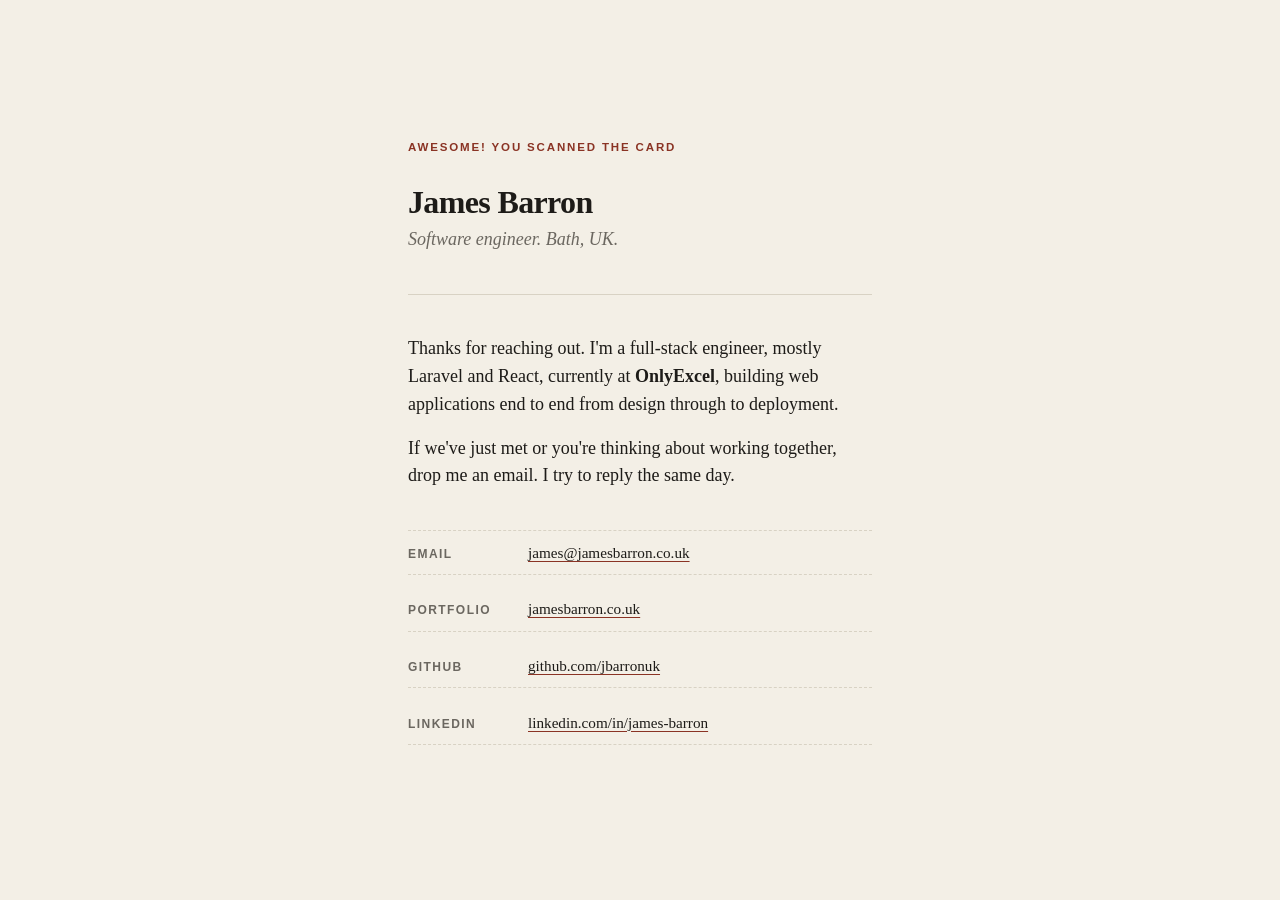
==== card.html @ 8cdd5b02 "add the card page" ====
<!doctype html>
<html lang="en">
<head>
<meta charset="utf-8">
<meta name="viewport" content="width=device-width,initial-scale=1">
<title>James Barron</title>
<meta name="robots" content="noindex, nofollow">
<style>
  :root {
    --paper: #f3efe6;
    --ink:   #1d1b18;
    --muted: #6b6760;
    --rule:  #d8d2c4;
    --accent:#8a3324;
  }
  * { box-sizing: border-box; }
  html, body { margin: 0; padding: 0; }
  body {
    background: var(--paper);
    color: var(--ink);
    font-family: Charter, "Iowan Old Style", "Apple Garamond", "Source Serif Pro", Georgia, serif;
    font-size: 18px;
    line-height: 1.55;
    -webkit-font-smoothing: antialiased;
    text-rendering: optimizeLegibility;
    min-height: 100vh;
    display: flex;
    align-items: center;
    justify-content: center;
  }
  main {
    max-width: 32rem;
    width: 100%;
    padding: 4rem 1.5rem 5rem;
  }
  .eyebrow {
    font-family: ui-sans-serif, -apple-system, "Helvetica Neue", sans-serif;
    font-size: 0.72rem;
    text-transform: uppercase;
    letter-spacing: 0.16em;
    color: var(--accent);
    font-weight: 600;
    margin: 0 0 1.6rem;
    opacity: 0;
    animation: fade-up 0.5s ease 0.1s forwards;
  }
  h1 {
    font-size: 2rem;
    font-weight: 600;
    margin: 0 0 0.3rem;
    letter-spacing: -0.02em;
    line-height: 1.2;
    opacity: 0;
    animation: fade-up 0.5s ease 0.2s forwards;
  }
  .tag {
    color: var(--muted);
    font-style: italic;
    margin: 0 0 2.5rem;
    opacity: 0;
    animation: fade-up 0.5s ease 0.3s forwards;
  }
  hr {
    border: none;
    border-top: 1px solid var(--rule);
    margin: 0 0 2.5rem;
    opacity: 0;
    animation: fade-up 0.5s ease 0.35s forwards;
  }
  .body-text {
    opacity: 0;
    animation: fade-up 0.5s ease 0.4s forwards;
  }
  p { margin: 0 0 1rem; }
  p:last-child { margin-bottom: 0; }
  a {
    color: var(--ink);
    text-decoration: underline;
    text-decoration-color: var(--accent);
    text-decoration-thickness: 1px;
    text-underline-offset: 3px;
  }
  a:hover { color: var(--accent); }
  .links {
    margin-top: 2.5rem;
    display: flex;
    flex-direction: column;
    gap: 0.8rem;
    opacity: 0;
    animation: fade-up 0.5s ease 0.55s forwards;
  }
  .link-row {
    display: flex;
    align-items: baseline;
    gap: 1rem;
    padding: 0.6rem 0;
    border-bottom: 1px dashed var(--rule);
  }
  .link-row:first-child {
    border-top: 1px dashed var(--rule);
  }
  .link-label {
    flex: 0 0 6.5rem;
    font-family: ui-sans-serif, -apple-system, "Helvetica Neue", sans-serif;
    font-size: 0.75rem;
    text-transform: uppercase;
    letter-spacing: 0.12em;
    color: var(--muted);
    font-weight: 600;
  }
  .link-row a {
    font-size: 0.95rem;
  }
  @keyframes fade-up {
    from { opacity: 0; transform: translateY(10px); }
    to   { opacity: 1; transform: translateY(0); }
  }
  ::selection { background: var(--accent); color: var(--paper); }
</style>
</head>
<body>
<main>

  <p class="eyebrow">Awesome! You scanned the card</p>

  <h1>James Barron</h1>
  <p class="tag">Software engineer. Bath, UK.</p>

  <hr>

  <div class="body-text">
    <p>
      Thanks for reaching out. I'm a full-stack engineer, mostly Laravel and React,
      currently at <strong>OnlyExcel</strong>, building web applications end to end
      from design through to deployment.
    </p>
    <p>
      If we've just met or you're thinking about working together, drop me an email.
      I try to reply the same day.
    </p>
  </div>

  <div class="links">
    <div class="link-row">
      <span class="link-label">Email</span>
      <a href="mailto:james@jamesbarron.co.uk">james@jamesbarron.co.uk</a>
    </div>
    <div class="link-row">
      <span class="link-label">Portfolio</span>
      <a href="/">jamesbarron.co.uk</a>
    </div>
    <div class="link-row">
      <span class="link-label">GitHub</span>
      <a href="https://github.com/jbarronuk" target="_blank" rel="noopener">github.com/jbarronuk</a>
    </div>
    <div class="link-row">
      <span class="link-label">LinkedIn</span>
      <a href="https://www.linkedin.com/in/james-barron-62b809b3/" target="_blank" rel="noopener">linkedin.com/in/james-barron</a>
    </div>
  </div>

</main>
</body>
</html>
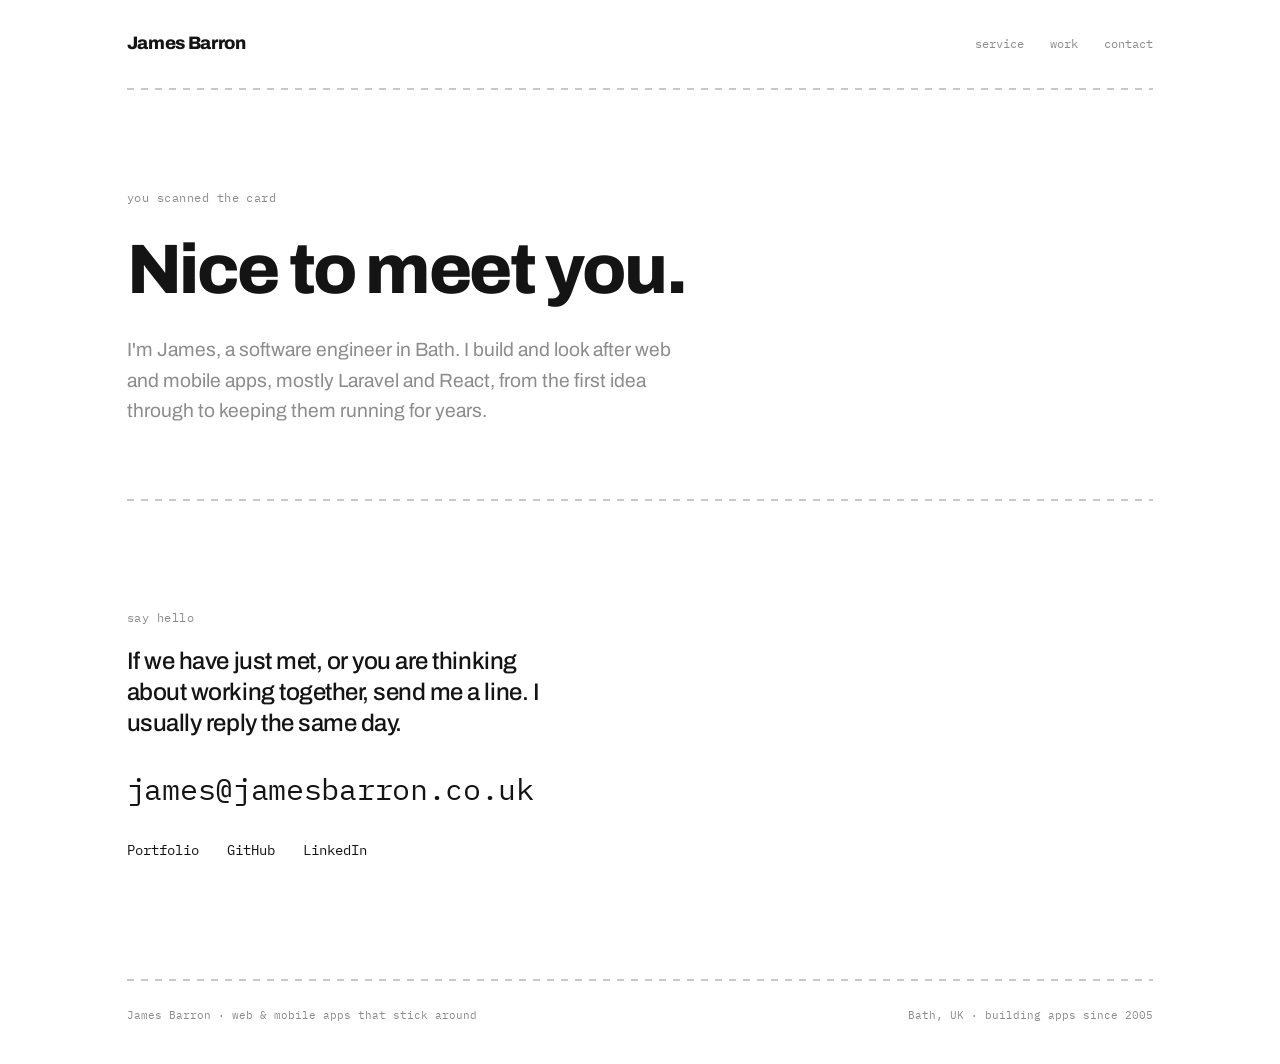
==== commit ad6ce2b3: "new site" ====
--- a/card.html
+++ b/card.html
@@ -1,164 +1,60 @@
-<!doctype html>
+<!DOCTYPE html>
 <html lang="en">
 <head>
-<meta charset="utf-8">
-<meta name="viewport" content="width=device-width,initial-scale=1">
+<meta charset="UTF-8">
+<meta name="viewport" content="width=device-width, initial-scale=1.0">
+<meta name="robots" content="noindex, nofollow">
 <title>James Barron</title>
-<meta name="robots" content="noindex, nofollow">
-<style>
-  :root {
-    --paper: #f3efe6;
-    --ink:   #1d1b18;
-    --muted: #6b6760;
-    --rule:  #d8d2c4;
-    --accent:#8a3324;
-  }
-  * { box-sizing: border-box; }
-  html, body { margin: 0; padding: 0; }
-  body {
-    background: var(--paper);
-    color: var(--ink);
-    font-family: Charter, "Iowan Old Style", "Apple Garamond", "Source Serif Pro", Georgia, serif;
-    font-size: 18px;
-    line-height: 1.55;
-    -webkit-font-smoothing: antialiased;
-    text-rendering: optimizeLegibility;
-    min-height: 100vh;
-    display: flex;
-    align-items: center;
-    justify-content: center;
-  }
-  main {
-    max-width: 32rem;
-    width: 100%;
-    padding: 4rem 1.5rem 5rem;
-  }
-  .eyebrow {
-    font-family: ui-sans-serif, -apple-system, "Helvetica Neue", sans-serif;
-    font-size: 0.72rem;
-    text-transform: uppercase;
-    letter-spacing: 0.16em;
-    color: var(--accent);
-    font-weight: 600;
-    margin: 0 0 1.6rem;
-    opacity: 0;
-    animation: fade-up 0.5s ease 0.1s forwards;
-  }
-  h1 {
-    font-size: 2rem;
-    font-weight: 600;
-    margin: 0 0 0.3rem;
-    letter-spacing: -0.02em;
-    line-height: 1.2;
-    opacity: 0;
-    animation: fade-up 0.5s ease 0.2s forwards;
-  }
-  .tag {
-    color: var(--muted);
-    font-style: italic;
-    margin: 0 0 2.5rem;
-    opacity: 0;
-    animation: fade-up 0.5s ease 0.3s forwards;
-  }
-  hr {
-    border: none;
-    border-top: 1px solid var(--rule);
-    margin: 0 0 2.5rem;
-    opacity: 0;
-    animation: fade-up 0.5s ease 0.35s forwards;
-  }
-  .body-text {
-    opacity: 0;
-    animation: fade-up 0.5s ease 0.4s forwards;
-  }
-  p { margin: 0 0 1rem; }
-  p:last-child { margin-bottom: 0; }
-  a {
-    color: var(--ink);
-    text-decoration: underline;
-    text-decoration-color: var(--accent);
-    text-decoration-thickness: 1px;
-    text-underline-offset: 3px;
-  }
-  a:hover { color: var(--accent); }
-  .links {
-    margin-top: 2.5rem;
-    display: flex;
-    flex-direction: column;
-    gap: 0.8rem;
-    opacity: 0;
-    animation: fade-up 0.5s ease 0.55s forwards;
-  }
-  .link-row {
-    display: flex;
-    align-items: baseline;
-    gap: 1rem;
-    padding: 0.6rem 0;
-    border-bottom: 1px dashed var(--rule);
-  }
-  .link-row:first-child {
-    border-top: 1px dashed var(--rule);
-  }
-  .link-label {
-    flex: 0 0 6.5rem;
-    font-family: ui-sans-serif, -apple-system, "Helvetica Neue", sans-serif;
-    font-size: 0.75rem;
-    text-transform: uppercase;
-    letter-spacing: 0.12em;
-    color: var(--muted);
-    font-weight: 600;
-  }
-  .link-row a {
-    font-size: 0.95rem;
-  }
-  @keyframes fade-up {
-    from { opacity: 0; transform: translateY(10px); }
-    to   { opacity: 1; transform: translateY(0); }
-  }
-  ::selection { background: var(--accent); color: var(--paper); }
-</style>
+<link rel="preconnect" href="https://fonts.googleapis.com">
+<link rel="preconnect" href="https://fonts.gstatic.com" crossorigin>
+<link href="https://fonts.googleapis.com/css2?family=Archivo:wght@400;500;600;700;800&family=IBM+Plex+Mono:wght@400;500&display=swap" rel="stylesheet">
+<link rel="stylesheet" href="styles.css">
 </head>
 <body>
-<main>
+<div class="page">
 
-  <p class="eyebrow">Awesome! You scanned the card</p>
+  <header class="top">
+    <a class="mark" href="index.html"><b>James Barron</b></a>
+    <nav class="topnav"><a href="index.html#service">service</a><a href="work.html">work</a><a href="contact.html">contact</a></nav>
+  </header>
+  <div class="dash"></div>
 
-  <h1>James Barron</h1>
-  <p class="tag">Software engineer. Bath, UK.</p>
+  <section class="phead">
+    <div class="label">you scanned the card</div>
+    <h1>Nice to meet you.</h1>
+    <p class="sub">I'm James, a software engineer in Bath. I build and look after web and mobile apps, mostly Laravel and React, from the first idea through to keeping them running for years.</p>
+  </section>
 
-  <hr>
+  <div class="dash"></div>
 
-  <div class="body-text">
-    <p>
-      Thanks for reaching out. I'm a full-stack engineer, mostly Laravel and React,
-      currently at <strong>OnlyExcel</strong>, building web applications end to end
-      from design through to deployment.
-    </p>
-    <p>
-      If we've just met or you're thinking about working together, drop me an email.
-      I try to reply the same day.
-    </p>
-  </div>
+  <section class="contact">
+    <div class="label">say hello</div>
+    <p class="lead">If we have just met, or you are thinking about working together, send me a line. I usually reply the same day.</p>
+    <button class="email" id="email">james@jamesbarron.co.uk</button>
+    <span class="copied" id="copied">copied</span>
+    <div class="links" style="margin-top: 32px;">
+      <a class="lnk" href="index.html">Portfolio</a>
+      <a class="lnk" href="https://github.com/jbarronuk" target="_blank" rel="noopener">GitHub</a>
+      <a class="lnk" href="https://www.linkedin.com/in/james-barron-62b809b3/" target="_blank" rel="noopener">LinkedIn</a>
+    </div>
+  </section>
 
-  <div class="links">
-    <div class="link-row">
-      <span class="link-label">Email</span>
-      <a href="mailto:james@jamesbarron.co.uk">james@jamesbarron.co.uk</a>
-    </div>
-    <div class="link-row">
-      <span class="link-label">Portfolio</span>
-      <a href="/">jamesbarron.co.uk</a>
-    </div>
-    <div class="link-row">
-      <span class="link-label">GitHub</span>
-      <a href="https://github.com/jbarronuk" target="_blank" rel="noopener">github.com/jbarronuk</a>
-    </div>
-    <div class="link-row">
-      <span class="link-label">LinkedIn</span>
-      <a href="https://www.linkedin.com/in/james-barron-62b809b3/" target="_blank" rel="noopener">linkedin.com/in/james-barron</a>
-    </div>
-  </div>
+  <div class="dash"></div>
+  <footer class="foot">
+    <span>James Barron &middot; web &amp; mobile apps that stick around</span>
+    <span>Bath, UK &middot; building apps since 2005</span>
+  </footer>
 
-</main>
+</div>
+
+<script>
+  var btn = document.getElementById('email');
+  var note = document.getElementById('copied');
+  if (btn) btn.addEventListener('click', function () {
+    navigator.clipboard && navigator.clipboard.writeText('james@jamesbarron.co.uk');
+    note.classList.add('on');
+    setTimeout(function () { note.classList.remove('on'); }, 1600);
+  });
+</script>
 </body>
-</html>+</html>
--- a/styles.css
+++ b/styles.css
@@ -0,0 +1,134 @@
+:root {
+  --paper: #ffffff;
+  --ink: #141414;
+  --grey: #8c8c8c;
+  --rule: #c8c8c8;
+  --sans: 'Archivo', system-ui, sans-serif;
+  --mono: 'IBM Plex Mono', monospace;
+}
+* { margin: 0; padding: 0; box-sizing: border-box; }
+html { scroll-behavior: smooth; }
+body { background: var(--paper); color: var(--ink); font-family: var(--sans); -webkit-font-smoothing: antialiased; line-height: 1.55; }
+
+.page { max-width: 1180px; margin: 0 auto; padding: 0 6vw; }
+.dash { background-image: repeating-linear-gradient(90deg, var(--rule) 0 7px, transparent 7px 14px); height: 2px; }
+
+/* header */
+.top { display: flex; justify-content: space-between; align-items: center; padding: 30px 0; }
+.mark { display: flex; align-items: baseline; gap: 12px; text-decoration: none; color: var(--ink); }
+.mark b { font-weight: 800; font-size: 18px; letter-spacing: -0.02em; }
+.mark span { font-family: var(--mono); font-size: 11px; color: var(--grey); }
+.topnav { font-family: var(--mono); font-size: 12px; color: var(--grey); display: flex; gap: 26px; }
+.topnav a { color: var(--grey); text-decoration: none; }
+.topnav a:hover, .topnav a.here { color: var(--ink); }
+
+/* section labels */
+.label { font-family: var(--mono); font-size: 12px; letter-spacing: 0.04em; color: var(--grey); padding: 34px 0 0; }
+
+/* home hero */
+.hero { padding: 13vh 0 11vh; }
+.hero .eyebrow { font-family: var(--mono); font-size: 12px; letter-spacing: 0.04em; color: var(--grey); margin-bottom: 30px; }
+.hero h1 { font-weight: 800; font-size: clamp(36px, 6vw, 78px); line-height: 1.0; letter-spacing: -0.035em; max-width: 17ch; }
+.hero .sub { font-size: clamp(16px, 1.5vw, 20px); color: var(--grey); font-weight: 400; max-width: 56ch; margin-top: 30px; line-height: 1.6; }
+.go { display: inline-block; font-family: var(--mono); font-size: 13px; color: var(--ink); text-decoration: none; margin-top: 34px; border-bottom: 2px solid var(--ink); padding-bottom: 4px; }
+.go:hover { color: var(--grey); border-color: var(--grey); }
+
+/* page header (work, contact, card) */
+.phead { padding: 11vh 0 8vh; }
+.phead .label { margin-bottom: 28px; padding: 0; }
+.phead h1 { font-weight: 800; font-size: clamp(36px, 5.6vw, 70px); line-height: 1.02; letter-spacing: -0.035em; max-width: 18ch; }
+.phead .sub { font-size: clamp(16px, 1.5vw, 20px); color: var(--grey); max-width: 52ch; margin-top: 28px; line-height: 1.6; }
+
+/* service + two-column lists */
+.service { padding-bottom: 46px; }
+.service .intro { font-size: clamp(20px, 2.4vw, 30px); font-weight: 500; letter-spacing: -0.02em; max-width: 30ch; margin: 18px 0 40px; line-height: 1.25; }
+.cols { display: grid; grid-template-columns: 1fr 1fr; gap: 0; }
+.cols > div { padding: 0 40px 0 0; }
+.cols > div + div { border-left: 2px dotted var(--rule); padding-left: 40px; }
+.cols h3 { font-family: var(--mono); font-weight: 400; font-size: 12px; color: var(--grey); letter-spacing: 0.04em; margin-bottom: 16px; }
+.cols ul { list-style: none; }
+.cols li { font-size: 16px; padding: 9px 0; border-bottom: 1px dotted var(--rule); }
+.cols li:last-child { border-bottom: 0; }
+
+/* qualifier */
+.qual { padding: 8px 0 50px; }
+.qual p { font-size: clamp(22px, 3vw, 38px); font-weight: 500; letter-spacing: -0.025em; line-height: 1.18; max-width: 24ch; margin-top: 18px; }
+.qual .answer { font-family: var(--mono); font-size: 14px; font-weight: 400; color: var(--grey); letter-spacing: 0; margin-top: 24px; max-width: none; }
+
+/* home work summary */
+.work { padding-bottom: 14px; }
+.worktop { display: flex; justify-content: space-between; align-items: baseline; }
+.worktop a { font-family: var(--mono); font-size: 12px; color: var(--grey); text-decoration: none; padding-top: 34px; }
+.worktop a:hover { color: var(--ink); }
+.row { display: grid; grid-template-columns: 1fr auto; align-items: baseline; gap: 24px; padding: 22px 0; }
+.row + .row { border-top: 2px dotted var(--rule); }
+.row .name { font-weight: 700; font-size: clamp(20px, 2.3vw, 28px); letter-spacing: -0.02em; }
+.row .name a { color: inherit; text-decoration: none; }
+.row .name a:hover { color: var(--grey); }
+.row .desc { color: var(--grey); font-size: 15px; margin-top: 5px; max-width: 58ch; }
+.row .meta { font-family: var(--mono); font-size: 13px; color: var(--ink); text-align: right; white-space: nowrap; }
+.row .meta .since { display: block; color: var(--grey); font-size: 11px; margin-top: 4px; }
+.tag { font-family: var(--mono); font-size: 11px; color: var(--grey); border: 1px solid var(--rule); padding: 3px 8px; border-radius: 2px; white-space: nowrap; }
+
+/* work detail projects */
+.grouplabel { font-family: var(--mono); font-size: 12px; letter-spacing: 0.04em; color: var(--grey); padding: 30px 0 0; }
+.proj { display: grid; grid-template-columns: 1fr 230px; gap: 48px; padding: 48px 0; }
+.proj + .proj { border-top: 2px dotted var(--rule); }
+.proj .name { font-weight: 800; font-size: clamp(26px, 3.6vw, 42px); letter-spacing: -0.035em; }
+.proj .body p { font-size: 16px; line-height: 1.65; margin-top: 16px; max-width: 62ch; }
+.proj .caps { list-style: none; margin-top: 24px; max-width: 62ch; }
+.proj .caps li { font-size: 15px; padding: 9px 0; border-bottom: 1px dotted var(--rule); }
+.proj .caps li:last-child { border-bottom: 0; }
+.pmeta dl { margin: 0; }
+.pmeta dt { font-family: var(--mono); font-size: 11px; color: var(--grey); letter-spacing: 0.03em; }
+.pmeta dd { font-family: var(--mono); font-size: 13px; color: var(--ink); margin: 4px 0 18px; }
+.pmeta .live { color: var(--ink); }
+
+/* contact section (closers + contact page) */
+.contact { padding: 12vh 0 13vh; }
+.contact .label { padding-top: 0; margin-bottom: 18px; }
+.contact .lead { font-size: clamp(18px, 2vw, 24px); font-weight: 500; letter-spacing: -0.02em; max-width: 30ch; margin: 18px 0 30px; line-height: 1.3; }
+
+/* contact form */
+.formsec { padding: 8px 0 24px; }
+.form { max-width: 620px; margin-top: 30px; }
+.field { margin-bottom: 26px; }
+.field label { display: block; font-family: var(--mono); font-size: 11px; letter-spacing: 0.06em; color: var(--grey); margin-bottom: 9px; }
+.field input, .field textarea { width: 100%; font-family: var(--sans); font-size: 16px; color: var(--ink); background: none; border: 0; border-bottom: 1px solid var(--rule); padding: 8px 0; resize: vertical; }
+.field input:focus, .field textarea:focus { outline: none; border-bottom-color: var(--ink); }
+.field textarea { line-height: 1.55; }
+.field ::placeholder { color: #c2c2c2; }
+.submit { font-family: var(--mono); font-size: 13px; color: var(--ink); background: none; border: 1px solid var(--ink); padding: 12px 26px; cursor: pointer; border-radius: 2px; letter-spacing: 0.04em; }
+.submit:hover { background: var(--ink); color: var(--paper); }
+.submit:disabled { opacity: 0.4; cursor: default; }
+.formnote { font-family: var(--mono); font-size: 13px; color: var(--grey); margin-top: 20px; min-height: 1.2em; }
+.formnote.ok, .formnote.err { color: var(--ink); }
+.hp { position: absolute; left: -9999px; width: 1px; height: 1px; overflow: hidden; }
+
+/* email + links */
+.email { font-family: var(--mono); font-size: clamp(18px, 2.6vw, 30px); color: var(--ink); cursor: pointer; border: 0; background: none; letter-spacing: -0.01em; }
+.email:hover { color: var(--grey); }
+.copied { font-family: var(--mono); font-size: 12px; color: var(--grey); margin-left: 14px; opacity: 0; transition: opacity .2s; }
+.copied.on { opacity: 1; }
+.elsewhere { padding: 30px 0 12vh; }
+.links { display: flex; flex-wrap: wrap; align-items: center; gap: 28px; margin-top: 18px; font-family: var(--mono); font-size: 14px; }
+.lnk { color: var(--ink); text-decoration: none; background: none; border: 0; padding: 0; cursor: pointer; font: inherit; }
+.lnk:hover { color: var(--grey); }
+
+/* footer */
+.foot { display: flex; justify-content: space-between; font-family: var(--mono); font-size: 11px; color: var(--grey); padding: 26px 0 40px; }
+
+@media (max-width: 720px) {
+  .topnav { display: none; }
+  .proj { grid-template-columns: 1fr; gap: 24px; }
+  .pmeta { order: -1; display: flex; flex-wrap: wrap; gap: 0 32px; }
+  .pmeta dd { margin-bottom: 10px; }
+}
+@media (max-width: 680px) {
+  .cols { grid-template-columns: 1fr; }
+  .cols > div { padding: 0; }
+  .cols > div + div { border-left: 0; border-top: 2px dotted var(--rule); padding-left: 0; padding-top: 24px; margin-top: 24px; }
+  .row { grid-template-columns: 1fr; }
+  .row .meta { text-align: left; }
+  .foot { flex-direction: column; gap: 8px; }
+}
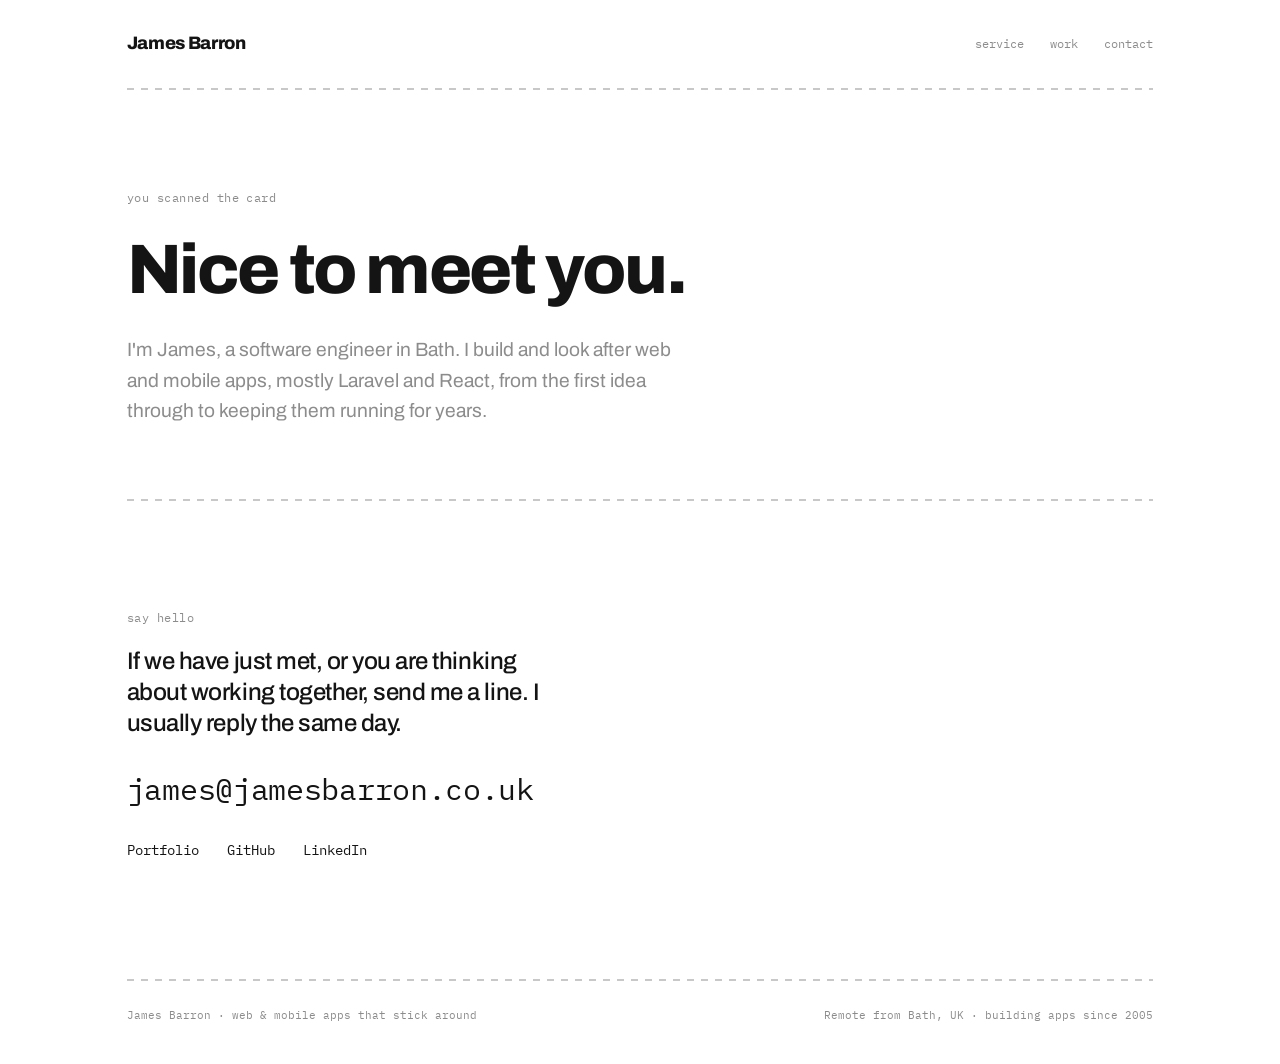
==== commit 06a6b0e5: "Tweak footer" ====
--- a/card.html
+++ b/card.html
@@ -42,7 +42,7 @@
   <div class="dash"></div>
   <footer class="foot">
     <span>James Barron &middot; web &amp; mobile apps that stick around</span>
-    <span>Bath, UK &middot; building apps since 2005</span>
+    <span>Remote from Bath, UK &middot; building apps since 2005</span>
   </footer>
 
 </div>
